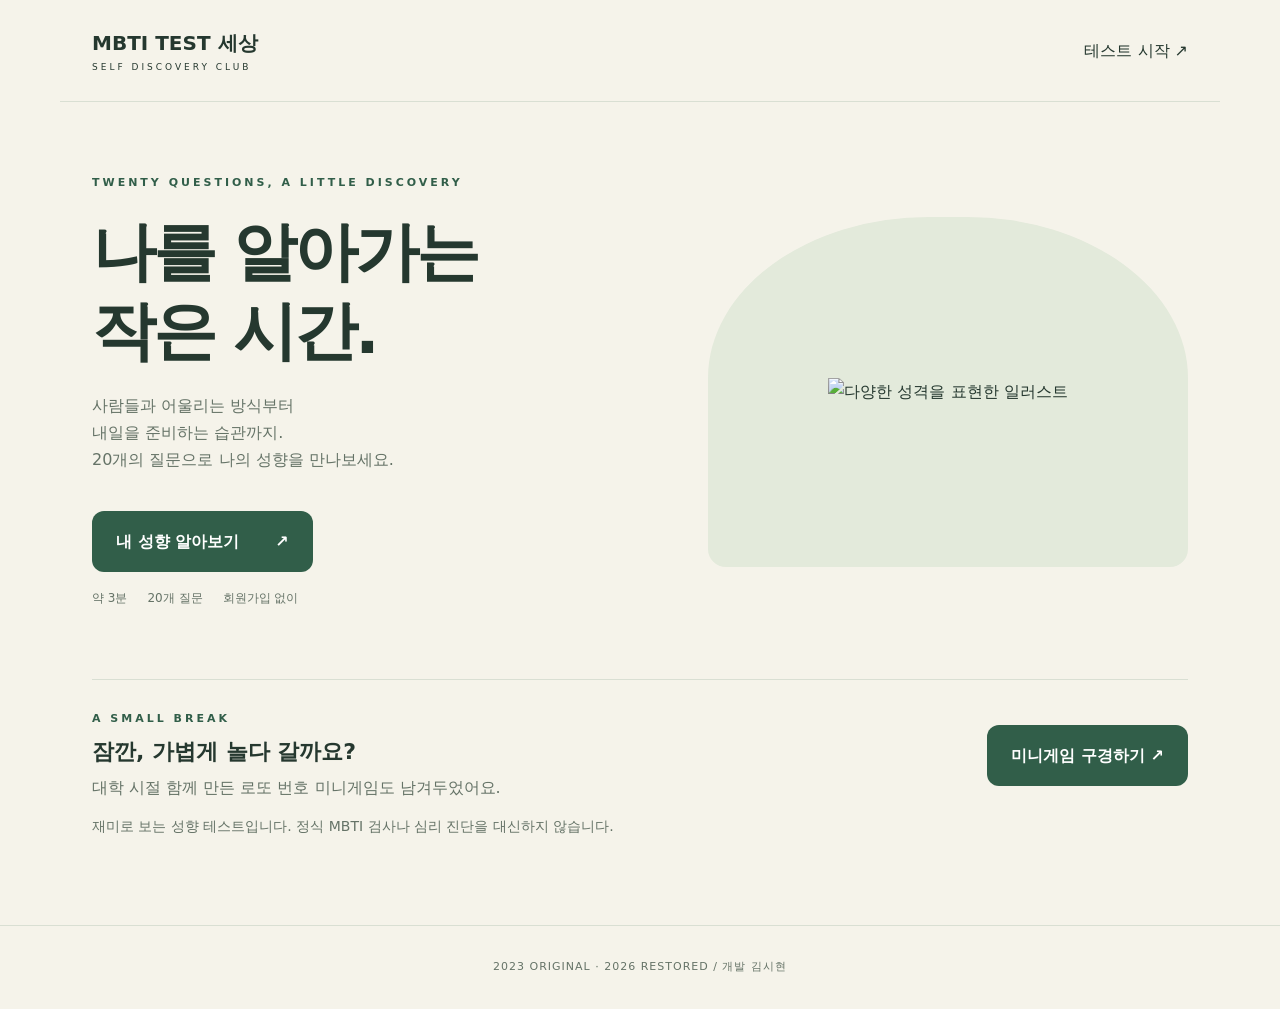
==== index.html @ 9f7f55c2 "[2026.11.01] MBTI 설문과 결과 화면 복구 및 채점 오류 개선" ====
<!doctype html>
<html lang="ko"><head><meta charset="utf-8"><meta name="viewport" content="width=device-width,initial-scale=1"><title>MBTI TEST 세상 | 나를 알아가는 작은 시간</title><link rel="stylesheet" href="style.css"></head>
<body><header class="nav"><a class="brand" href="index.html">MBTI TEST 세상<span>SELF DISCOVERY CLUB</span></a><a href="survey.html">테스트 시작 ↗</a></header><main class="home"><section class="hero"><div><div class="eyebrow">TWENTY QUESTIONS, A LITTLE DISCOVERY</div><h1>나를 알아가는<br>작은 시간.</h1><p>사람들과 어울리는 방식부터<br>내일을 준비하는 습관까지.<br>20개의 질문으로 나의 성향을 만나보세요.</p><a class="primary" href="survey.html">내 성향 알아보기 <span>↗</span></a><div class="notes"><span>약 3분</span><span>20개 질문</span><span>회원가입 없이</span></div></div><div class="art"><img src="20181762 김시현/001.png" alt="다양한 성격을 표현한 일러스트"></div></section><section class="extras"><div><div class="eyebrow">A SMALL BREAK</div><h2>잠깐, 가볍게 놀다 갈까요?</h2><p>대학 시절 함께 만든 로또 번호 미니게임도 남겨두었어요.</p></div><a class="primary" href="로또페이지.html">미니게임 구경하기 ↗</a></section><p class="muted">재미로 보는 성향 테스트입니다. 정식 MBTI 검사나 심리 진단을 대신하지 않습니다.</p></main><footer>2023 ORIGINAL · 2026 RESTORED / 개발 김시현</footer></body></html>
---- style.css ----
:root{color-scheme:light;--ink:#25382f;--green:#315e49;--cream:#f5f3ea;--line:#d9dfd3}*{box-sizing:border-box}body{margin:0;background:var(--cream);color:var(--ink);font-family:system-ui,-apple-system,"Malgun Gothic",sans-serif;line-height:1.7}a{color:inherit;text-decoration:none}button{font:inherit;cursor:pointer;border:1px solid var(--line);border-radius:12px;padding:17px 22px;background:#fff;color:var(--ink)}button:disabled{opacity:.4;cursor:default}button:hover:not(:disabled),a:hover{filter:brightness(.94)}:focus-visible{outline:3px solid #c17a39;outline-offset:5px}[hidden]{display:none!important}.nav{max-width:1160px;margin:auto;display:flex;justify-content:space-between;align-items:center;padding:26px 32px;border-bottom:1px solid var(--line);gap:20px}.brand{font-weight:800;font-size:20px}.brand span{display:block;font-size:9px;letter-spacing:3px;font-weight:500}.eyebrow{font-size:11px;letter-spacing:3px;font-weight:700;color:var(--green)}.home{max-width:1160px;margin:auto;padding:72px 32px}.hero{display:grid;grid-template-columns:1.15fr 1fr;align-items:center;gap:64px}.hero h1{font-size:clamp(40px,5vw,68px);line-height:1.24;letter-spacing:-3px;margin:20px 0}.hero p{color:#657367}.primary{display:inline-flex;align-items:center;justify-content:space-between;gap:36px;background:var(--green);color:white;border-color:var(--green);border-radius:12px;padding:17px 24px;font-weight:600}.hero .primary{margin:22px 0 16px}.art{background:#e3eadb;border-radius:46% 46% 18px 18px;padding:44px 26px;min-height:350px;display:flex;align-items:center;justify-content:center}.art img{max-width:100%;max-height:290px;object-fit:contain}.notes{display:flex;gap:20px;flex-wrap:wrap;font-size:12px;color:#657367}.extras{border-top:1px solid var(--line);margin-top:70px;padding-top:30px;display:flex;justify-content:space-between;align-items:center;gap:24px}.extras h2{font-size:22px;margin:4px 0}.extras p{margin:0;color:#657367}.survey{max-width:790px;margin:50px auto;padding:0 24px}.paper{background:#fffef9;border:1px solid var(--line);border-radius:22px;padding:44px}.paper h1{font-size:clamp(25px,4vw,36px);line-height:1.5;letter-spacing:-1px;min-height:108px;margin:28px 0 16px}.progress-label{display:flex;justify-content:space-between;font-size:12px;margin-top:30px;color:#657367}progress{width:100%;height:7px;accent-color:var(--green)}.muted{color:#657367;font-size:14px}.answers{display:grid;gap:12px;margin:26px 0}.answers button{display:flex;justify-content:space-between}.answers button[aria-pressed=true]{outline:2px solid #c17a39}.text-button{display:inline-block;background:none;border:0;padding:12px 0;font-size:14px;color:#657367;margin-right:24px}.type-image{display:block;margin:10px auto 30px;max-width:100%;width:190px}.description{line-height:1.95}.description strong{color:var(--green)}#result-title{font-size:64px;min-height:0;margin:0}.scores{display:flex;gap:12px;flex-wrap:wrap;margin:24px 0}.scores p{background:#e9eee3;border-radius:9px;padding:8px 12px;font-size:14px;margin:0}footer{text-align:center;color:#657367;font-size:11px;letter-spacing:1px;padding:32px;border-top:1px solid var(--line)}@media(max-width:650px){.nav{padding:20px}.nav>a:last-child{font-size:12px}.home{padding:40px 22px}.hero{grid-template-columns:1fr;gap:28px}.hero h1{letter-spacing:-2px}.art{min-height:240px;order:2}.art img{max-height:210px}.extras{align-items:flex-start;flex-direction:column;margin-top:40px}.paper{padding:28px 22px}.survey{padding:0 16px;margin:28px auto}.paper h1{min-height:120px}}
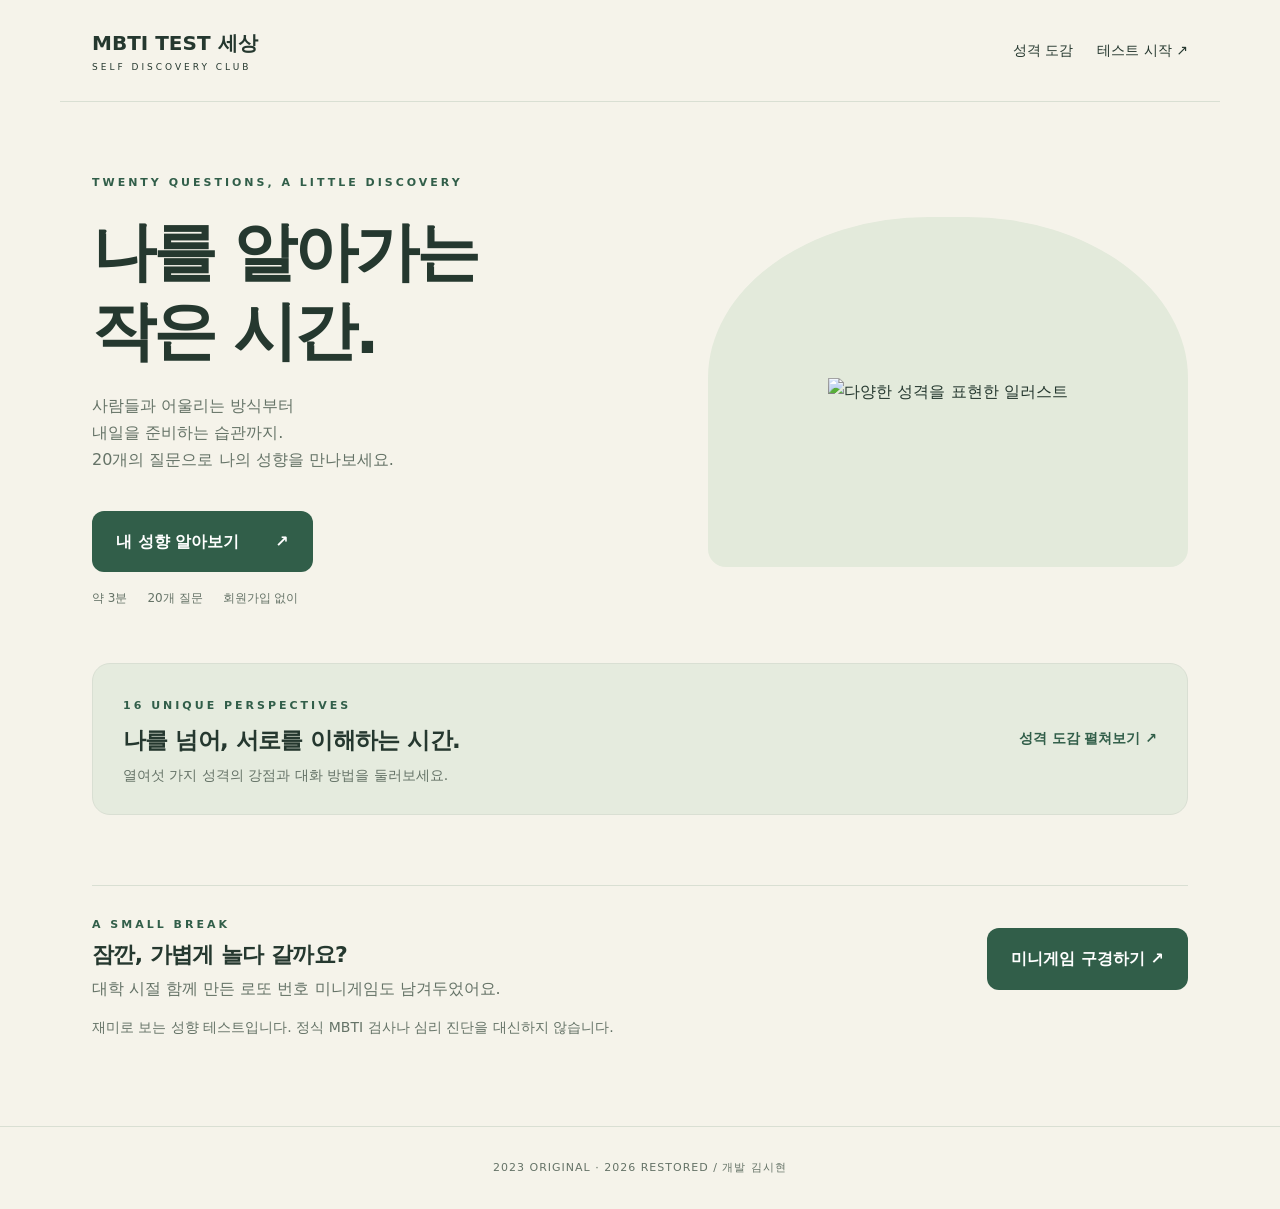
==== commit a4015a41: "[2026.11.01] 16가지 성격 도감 추가 및 결과 화면과 모바일 디자인 고도화" ====
--- a/index.html
+++ b/index.html
@@ -1,3 +1,3 @@
 <!doctype html>
 <html lang="ko"><head><meta charset="utf-8"><meta name="viewport" content="width=device-width,initial-scale=1"><title>MBTI TEST 세상 | 나를 알아가는 작은 시간</title><link rel="stylesheet" href="style.css"></head>
-<body><header class="nav"><a class="brand" href="index.html">MBTI TEST 세상<span>SELF DISCOVERY CLUB</span></a><a href="survey.html">테스트 시작 ↗</a></header><main class="home"><section class="hero"><div><div class="eyebrow">TWENTY QUESTIONS, A LITTLE DISCOVERY</div><h1>나를 알아가는<br>작은 시간.</h1><p>사람들과 어울리는 방식부터<br>내일을 준비하는 습관까지.<br>20개의 질문으로 나의 성향을 만나보세요.</p><a class="primary" href="survey.html">내 성향 알아보기 <span>↗</span></a><div class="notes"><span>약 3분</span><span>20개 질문</span><span>회원가입 없이</span></div></div><div class="art"><img src="20181762 김시현/001.png" alt="다양한 성격을 표현한 일러스트"></div></section><section class="extras"><div><div class="eyebrow">A SMALL BREAK</div><h2>잠깐, 가볍게 놀다 갈까요?</h2><p>대학 시절 함께 만든 로또 번호 미니게임도 남겨두었어요.</p></div><a class="primary" href="로또페이지.html">미니게임 구경하기 ↗</a></section><p class="muted">재미로 보는 성향 테스트입니다. 정식 MBTI 검사나 심리 진단을 대신하지 않습니다.</p></main><footer>2023 ORIGINAL · 2026 RESTORED / 개발 김시현</footer></body></html>
+<body><header class="nav"><a class="brand" href="index.html">MBTI TEST 세상<span>SELF DISCOVERY CLUB</span></a><nav aria-label="주 메뉴"><a href="explore.html">성격 도감</a><a href="survey.html">테스트 시작 ↗</a></nav></header><main class="home"><section class="hero"><div><div class="eyebrow">TWENTY QUESTIONS, A LITTLE DISCOVERY</div><h1>나를 알아가는<br>작은 시간.</h1><p>사람들과 어울리는 방식부터<br>내일을 준비하는 습관까지.<br>20개의 질문으로 나의 성향을 만나보세요.</p><a class="primary" href="survey.html">내 성향 알아보기 <span>↗</span></a><div class="notes"><span>약 3분</span><span>20개 질문</span><span>회원가입 없이</span></div></div><div class="art"><img src="20181762 김시현/001.png" alt="다양한 성격을 표현한 일러스트"></div></section><section class="home-atlas"><div><span class="eyebrow">16 UNIQUE PERSPECTIVES</span><h2>나를 넘어, 서로를 이해하는 시간.</h2><p>열여섯 가지 성격의 강점과 대화 방법을 둘러보세요.</p></div><a class="small-link" href="explore.html">성격 도감 펼쳐보기 ↗</a></section><section class="extras"><div><div class="eyebrow">A SMALL BREAK</div><h2>잠깐, 가볍게 놀다 갈까요?</h2><p>대학 시절 함께 만든 로또 번호 미니게임도 남겨두었어요.</p></div><a class="primary" href="로또페이지.html">미니게임 구경하기 ↗</a></section><p class="muted">재미로 보는 성향 테스트입니다. 정식 MBTI 검사나 심리 진단을 대신하지 않습니다.</p></main><footer>2023 ORIGINAL · 2026 RESTORED / 개발 김시현</footer></body></html>
--- a/style.css
+++ b/style.css
@@ -1 +1,2 @@
 :root{color-scheme:light;--ink:#25382f;--green:#315e49;--cream:#f5f3ea;--line:#d9dfd3}*{box-sizing:border-box}body{margin:0;background:var(--cream);color:var(--ink);font-family:system-ui,-apple-system,"Malgun Gothic",sans-serif;line-height:1.7}a{color:inherit;text-decoration:none}button{font:inherit;cursor:pointer;border:1px solid var(--line);border-radius:12px;padding:17px 22px;background:#fff;color:var(--ink)}button:disabled{opacity:.4;cursor:default}button:hover:not(:disabled),a:hover{filter:brightness(.94)}:focus-visible{outline:3px solid #c17a39;outline-offset:5px}[hidden]{display:none!important}.nav{max-width:1160px;margin:auto;display:flex;justify-content:space-between;align-items:center;padding:26px 32px;border-bottom:1px solid var(--line);gap:20px}.brand{font-weight:800;font-size:20px}.brand span{display:block;font-size:9px;letter-spacing:3px;font-weight:500}.eyebrow{font-size:11px;letter-spacing:3px;font-weight:700;color:var(--green)}.home{max-width:1160px;margin:auto;padding:72px 32px}.hero{display:grid;grid-template-columns:1.15fr 1fr;align-items:center;gap:64px}.hero h1{font-size:clamp(40px,5vw,68px);line-height:1.24;letter-spacing:-3px;margin:20px 0}.hero p{color:#657367}.primary{display:inline-flex;align-items:center;justify-content:space-between;gap:36px;background:var(--green);color:white;border-color:var(--green);border-radius:12px;padding:17px 24px;font-weight:600}.hero .primary{margin:22px 0 16px}.art{background:#e3eadb;border-radius:46% 46% 18px 18px;padding:44px 26px;min-height:350px;display:flex;align-items:center;justify-content:center}.art img{max-width:100%;max-height:290px;object-fit:contain}.notes{display:flex;gap:20px;flex-wrap:wrap;font-size:12px;color:#657367}.extras{border-top:1px solid var(--line);margin-top:70px;padding-top:30px;display:flex;justify-content:space-between;align-items:center;gap:24px}.extras h2{font-size:22px;margin:4px 0}.extras p{margin:0;color:#657367}.survey{max-width:790px;margin:50px auto;padding:0 24px}.paper{background:#fffef9;border:1px solid var(--line);border-radius:22px;padding:44px}.paper h1{font-size:clamp(25px,4vw,36px);line-height:1.5;letter-spacing:-1px;min-height:108px;margin:28px 0 16px}.progress-label{display:flex;justify-content:space-between;font-size:12px;margin-top:30px;color:#657367}progress{width:100%;height:7px;accent-color:var(--green)}.muted{color:#657367;font-size:14px}.answers{display:grid;gap:12px;margin:26px 0}.answers button{display:flex;justify-content:space-between}.answers button[aria-pressed=true]{outline:2px solid #c17a39}.text-button{display:inline-block;background:none;border:0;padding:12px 0;font-size:14px;color:#657367;margin-right:24px}.type-image{display:block;margin:10px auto 30px;max-width:100%;width:190px}.description{line-height:1.95}.description strong{color:var(--green)}#result-title{font-size:64px;min-height:0;margin:0}.scores{display:flex;gap:12px;flex-wrap:wrap;margin:24px 0}.scores p{background:#e9eee3;border-radius:9px;padding:8px 12px;font-size:14px;margin:0}footer{text-align:center;color:#657367;font-size:11px;letter-spacing:1px;padding:32px;border-top:1px solid var(--line)}@media(max-width:650px){.nav{padding:20px}.nav>a:last-child{font-size:12px}.home{padding:40px 22px}.hero{grid-template-columns:1fr;gap:28px}.hero h1{letter-spacing:-2px}.art{min-height:240px;order:2}.art img{max-height:210px}.extras{align-items:flex-start;flex-direction:column;margin-top:40px}.paper{padding:28px 22px}.survey{padding:0 16px;margin:28px auto}.paper h1{min-height:120px}}
+:root{--accent:#315e49;--tint:#e5ede2}html{scroll-padding-top:24px}nav{display:flex;gap:24px;align-items:center}nav a{font-size:14px}nav [aria-current]{color:var(--green);font-weight:700}button,a,input{touch-action:manipulation}input{font:inherit;border:1px solid var(--line);background:#fffef9;color:var(--ink);padding:12px 16px;border-radius:10px;width:100%}h2,h3{line-height:1.45;letter-spacing:-.6px}.explore{max-width:1160px;margin:auto;padding:60px 32px}.explore-intro{padding:10px 0 50px;border-bottom:1px solid var(--line)}.chapter{font-size:14px;color:#657367;margin-top:28px}.explore-intro h1{font-size:clamp(38px,5vw,64px);line-height:1.25;letter-spacing:-2.5px;margin:16px 0 24px}.explore-intro em{font-style:normal;color:#63836d}.small-link{display:inline-block;font-size:14px;font-weight:600;color:var(--green);padding:10px 0}.section-heading{display:flex;align-items:end;justify-content:space-between;gap:24px;margin:36px 0 22px}.section-heading h2{font-size:25px;margin:8px 0 0}.section-heading p{margin:0}.axis-grid{display:grid;grid-template-columns:repeat(4,minmax(0,1fr));gap:14px}.axis-card{padding:22px;background:#fffef9;border:1px solid var(--line);border-radius:16px}.axis-letters{font-size:29px;font-weight:750;letter-spacing:2px}.axis-letters i{font-size:19px;font-style:normal;color:#9cae9b}.axis-card h3{font-size:15px;margin:12px 0 5px}.axis-card p{font-size:13px;color:#657367;margin:12px 0 0}.axis-section{margin-bottom:56px}.search-label{font-size:12px;color:#657367;max-width:290px;width:100%;display:grid;gap:5px}.filters{display:flex;gap:8px;flex-wrap:wrap}.filters button{padding:10px 17px;border-radius:30px;font-size:13px;background:transparent}.filters button[aria-pressed=true]{background:var(--green);color:#fff;border-color:var(--green)}.filters button span{opacity:.6;margin-left:5px}.type-grid{display:grid;grid-template-columns:repeat(4,minmax(0,1fr));gap:16px}.purple{--accent:#6b5c91;--tint:#eeebf5}.rose{--accent:#96617a;--tint:#f4e9ee}.sage{--accent:#46745d;--tint:#e6eee6}.gold{--accent:#937138;--tint:#f4eddc}.type-card{display:flex;flex-direction:column;padding:24px 20px;background:#fffef9;border:1px solid var(--line);border-radius:18px;transition:transform .18s,box-shadow .18s}.type-card:hover{transform:translateY(-4px);box-shadow:0 12px 26px #25382f0c;filter:none}.card-group{font-size:10px;font-weight:650;letter-spacing:1px;color:var(--accent)}.type-code{font-size:37px;font-weight:800;color:var(--accent);letter-spacing:-1px;margin-top:18px}.type-card h3{font-size:16px;margin:4px 0 12px}.type-card p{font-size:13px;color:#657367;margin:0 0 22px}.card-bottom{display:flex;justify-content:space-between;gap:8px;font-size:10px;border-top:1px solid var(--line);padding-top:15px;margin-top:auto;color:var(--accent)}.card-bottom b{font-size:16px}.type-detail{margin-top:40px;scroll-margin-top:24px;border-top:5px solid var(--accent)}.detail-top{display:flex;justify-content:space-between;align-items:center;gap:16px}.detail-top .eyebrow{color:var(--accent)}.detail-hero{display:grid;grid-template-columns:210px 1fr;gap:36px;align-items:center;margin:24px 0 36px}.detail-code{font-size:70px;font-weight:800;letter-spacing:-4px;color:var(--accent)}.detail-hero h2{font-size:30px;margin:0 0 14px}.detail-hero p{max-width:580px;color:#657367}.tags{display:flex;flex-wrap:wrap;gap:8px}.tags span{font-size:12px;padding:6px 12px;border-radius:30px;background:var(--tint);color:var(--accent)}.detail-columns{display:grid;grid-template-columns:repeat(3,minmax(0,1fr));gap:28px;border-top:1px solid var(--line);padding:28px 0}.detail-number{font-size:10px;letter-spacing:1px;color:var(--accent)}.detail-columns h3{font-size:18px}.detail-columns p{font-size:14px;color:#657367}.letter-notes{display:flex;gap:10px;flex-wrap:wrap}.letter-notes span{background:var(--tint);padding:7px 15px;border-radius:8px;font-size:13px}.letter-notes b{color:var(--accent);margin-right:5px}.gentle-note{display:flex;gap:32px;border-top:1px solid var(--line);margin-top:50px;padding-top:26px;font-size:13px;color:#657367}.gentle-note>span{white-space:nowrap;font-weight:700}.gentle-note p{margin:0}.bottom-cta{display:flex;justify-content:space-between;gap:24px;align-items:center;background:#e5ebde;padding:30px;border-radius:18px;margin:40px 0 0}.bottom-cta h2{font-size:23px;margin:0}.bottom-cta p{margin:6px 0 0}.result-paper{border-top:5px solid var(--accent)}.result-kicker{color:#657367;font-size:14px}.result-heading{display:grid;grid-template-columns:1fr 150px;gap:24px;align-items:center}.result-heading h2{font-size:23px;margin:0 0 12px}.result-heading p{color:#657367;font-size:14px}.result-heading #result-title{font-size:80px;color:var(--accent);letter-spacing:-4px}.result-seal{width:150px;height:170px;background:var(--tint);border-radius:80px 80px 18px 18px;display:flex;align-items:center;justify-content:center;flex-direction:column;text-align:center;color:var(--accent);transform:rotate(5deg)}.result-seal span{font-size:8px;letter-spacing:2px;line-height:1.5}.result-seal b{font-size:30px;letter-spacing:1px;padding:8px}.result-paper .section-heading{align-items:center}.result-paper .section-heading h2{font-size:20px}.score-list{display:grid;gap:16px}.score-label{display:flex;justify-content:space-between;font-size:12px;gap:8px}.score-label b{font-size:17px;color:var(--accent)}.score-track{height:10px;border-radius:20px;overflow:hidden;background:var(--tint);margin-top:8px}.score-track span{display:block;height:100%;border-radius:20px;background:var(--accent)}.score-row p{font-size:11px;color:#657367;margin:4px 0 0}.score-caption{font-size:11px;margin-top:20px}.result-tips{display:grid;grid-template-columns:1fr 1fr;gap:20px;border-top:1px solid var(--line);padding-top:26px;margin-top:26px}.result-tips h3{font-size:17px;margin:10px 0}.result-tips p{font-size:14px;color:#657367}.result-tips .eyebrow{font-size:9px;color:var(--accent);letter-spacing:1px}.result-actions{display:flex;gap:12px;flex-wrap:wrap;align-items:center;margin-top:26px}.secondary{background:transparent;font-size:13px}.quiz-bottom{display:flex;align-items:center;justify-content:space-between;gap:16px}.quiz-bottom .muted{font-size:11px}.home-atlas{display:flex;align-items:center;justify-content:space-between;gap:24px;background:#e5ebde;border:1px solid var(--line);padding:26px 30px;border-radius:18px;margin-top:54px}.home-atlas h2{font-size:23px;margin:7px 0}.home-atlas p{font-size:14px;color:#657367;margin:0}.home-atlas .small-link{white-space:nowrap}@media(max-width:1000px){.type-grid{grid-template-columns:repeat(2,minmax(0,1fr))}.axis-grid{grid-template-columns:repeat(2,minmax(0,1fr))}}@media(max-width:650px){nav{gap:14px}nav a{font-size:12px}.brand{font-size:16px}.brand span{font-size:7px;letter-spacing:2px}.explore{padding:32px 20px}.explore-intro{padding-bottom:32px}.explore-intro h1{letter-spacing:-1.8px}.section-heading{align-items:start;flex-direction:column;gap:16px}.section-heading h2{font-size:22px}.search-label{max-width:none}.axis-grid{gap:10px}.axis-card{padding:16px}.axis-card h3{font-size:13px}.axis-card p{font-size:12px}.type-grid{gap:10px}.type-card{padding:19px 15px}.type-card h3{font-size:14px}.type-card p{font-size:12px}.card-bottom{font-size:9px}.type-code{font-size:33px}.detail-hero{grid-template-columns:1fr;gap:8px;margin-top:12px}.detail-code{font-size:58px}.detail-hero h2{font-size:25px}.detail-columns{grid-template-columns:1fr;gap:8px}.gentle-note{flex-direction:column;gap:12px}.bottom-cta,.home-atlas{flex-direction:column;align-items:start;padding:24px}.result-heading{grid-template-columns:1fr 90px;gap:12px}.result-heading #result-title{font-size:62px}.result-heading h2{font-size:19px}.result-seal{width:90px;height:125px;transform:rotate(3deg)}.result-seal b{font-size:22px}.result-seal span{font-size:6px;letter-spacing:1px}.result-tips{grid-template-columns:1fr;gap:4px}.result-paper .section-heading{align-items:start;gap:6px}.result-actions>.primary,.result-actions>.secondary{width:100%}.quiz-bottom{align-items:start;flex-direction:column;gap:0}}@media(prefers-reduced-motion:reduce){*{scroll-behavior:auto!important;transition:none!important}}
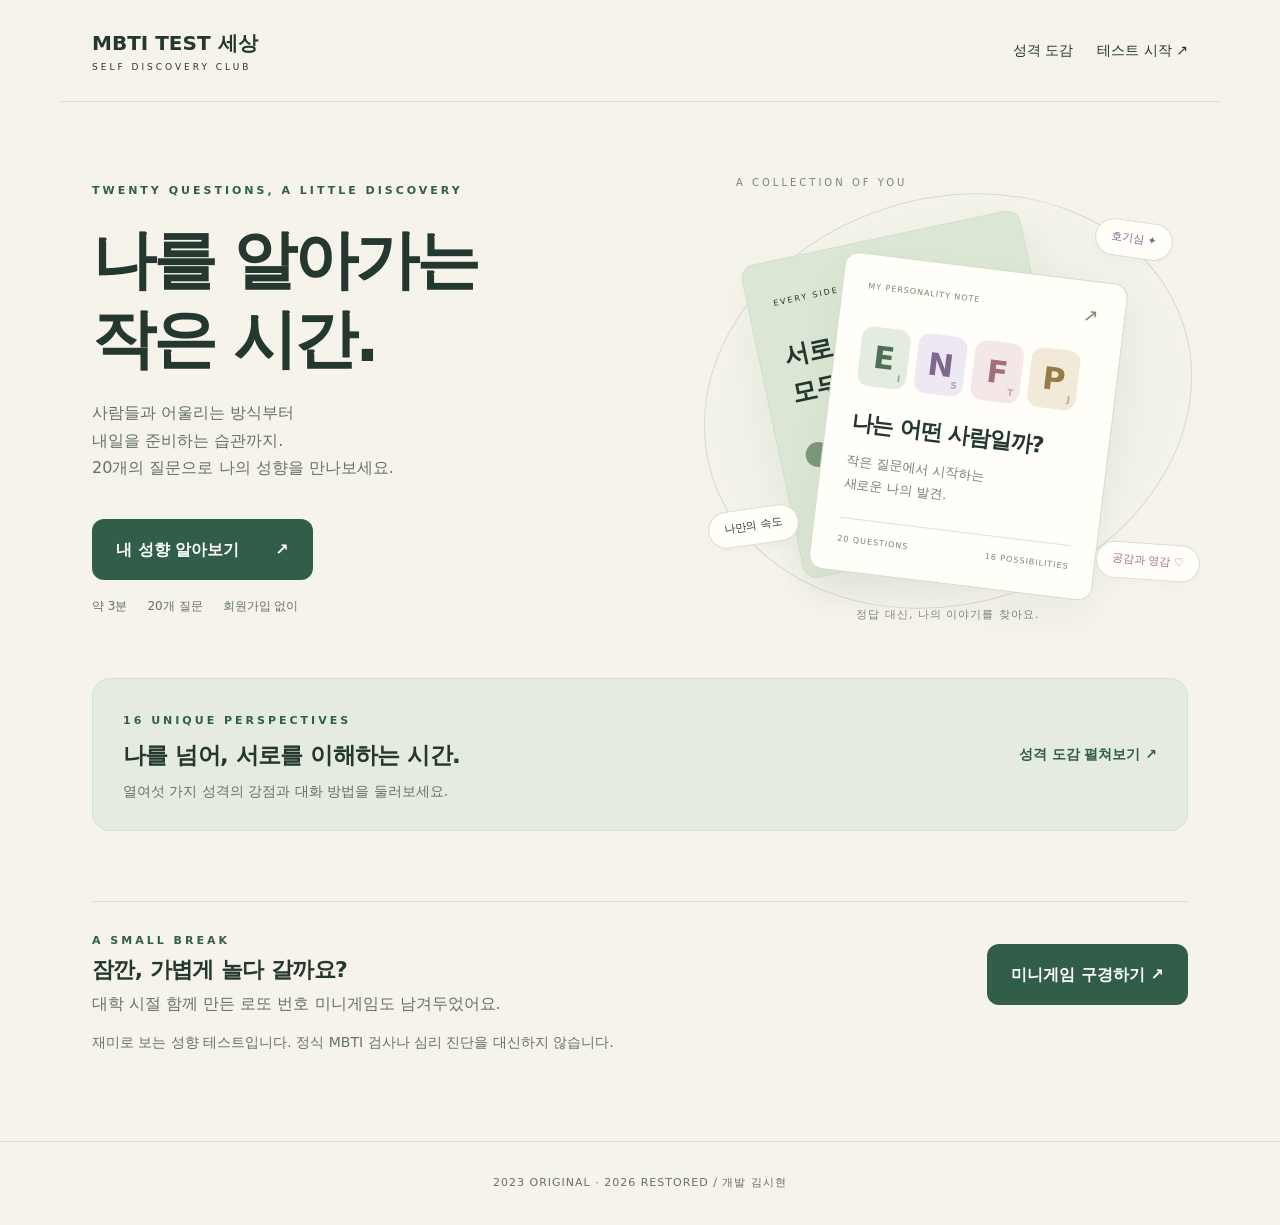
==== commit 259c578f: "[2026.11.01] 첫 화면을 성격 노트 카드 그래픽으로 개선" ====
--- a/index.html
+++ b/index.html
@@ -1,3 +1,3 @@
 <!doctype html>
 <html lang="ko"><head><meta charset="utf-8"><meta name="viewport" content="width=device-width,initial-scale=1"><title>MBTI TEST 세상 | 나를 알아가는 작은 시간</title><link rel="stylesheet" href="style.css"></head>
-<body><header class="nav"><a class="brand" href="index.html">MBTI TEST 세상<span>SELF DISCOVERY CLUB</span></a><nav aria-label="주 메뉴"><a href="explore.html">성격 도감</a><a href="survey.html">테스트 시작 ↗</a></nav></header><main class="home"><section class="hero"><div><div class="eyebrow">TWENTY QUESTIONS, A LITTLE DISCOVERY</div><h1>나를 알아가는<br>작은 시간.</h1><p>사람들과 어울리는 방식부터<br>내일을 준비하는 습관까지.<br>20개의 질문으로 나의 성향을 만나보세요.</p><a class="primary" href="survey.html">내 성향 알아보기 <span>↗</span></a><div class="notes"><span>약 3분</span><span>20개 질문</span><span>회원가입 없이</span></div></div><div class="art"><img src="20181762 김시현/001.png" alt="다양한 성격을 표현한 일러스트"></div></section><section class="home-atlas"><div><span class="eyebrow">16 UNIQUE PERSPECTIVES</span><h2>나를 넘어, 서로를 이해하는 시간.</h2><p>열여섯 가지 성격의 강점과 대화 방법을 둘러보세요.</p></div><a class="small-link" href="explore.html">성격 도감 펼쳐보기 ↗</a></section><section class="extras"><div><div class="eyebrow">A SMALL BREAK</div><h2>잠깐, 가볍게 놀다 갈까요?</h2><p>대학 시절 함께 만든 로또 번호 미니게임도 남겨두었어요.</p></div><a class="primary" href="로또페이지.html">미니게임 구경하기 ↗</a></section><p class="muted">재미로 보는 성향 테스트입니다. 정식 MBTI 검사나 심리 진단을 대신하지 않습니다.</p></main><footer>2023 ORIGINAL · 2026 RESTORED / 개발 김시현</footer></body></html>
+<body><header class="nav"><a class="brand" href="index.html">MBTI TEST 세상<span>SELF DISCOVERY CLUB</span></a><nav aria-label="주 메뉴"><a href="explore.html">성격 도감</a><a href="survey.html">테스트 시작 ↗</a></nav></header><main class="home"><section class="hero"><div><div class="eyebrow">TWENTY QUESTIONS, A LITTLE DISCOVERY</div><h1>나를 알아가는<br>작은 시간.</h1><p>사람들과 어울리는 방식부터<br>내일을 준비하는 습관까지.<br>20개의 질문으로 나의 성향을 만나보세요.</p><a class="primary" href="survey.html">내 성향 알아보기 <span>↗</span></a><div class="notes"><span>약 3분</span><span>20개 질문</span><span>회원가입 없이</span></div></div><div class="personality-art" aria-label="서로 다른 성향이 모인 성격 노트"><div class="art-orbit" aria-hidden="true"></div><span class="art-caption">A COLLECTION OF YOU</span><div class="floating-word word-one">호기심 ✦</div><div class="floating-word word-two">나만의 속도</div><div class="personality-note note-back" aria-hidden="true"><span>EVERY SIDE OF YOU</span><b>서로 달라도,<br>모두 나다운.</b><div class="note-dots"><i></i><i></i><i></i><i></i></div></div><div class="personality-note note-front"><div class="note-heading"><span>MY PERSONALITY NOTE</span><span>↗</span></div><div class="letter-tiles" aria-hidden="true"><span>E<i>I</i></span><span>N<i>S</i></span><span>F<i>T</i></span><span>P<i>J</i></span></div><h2>나는 어떤 사람일까?</h2><p>작은 질문에서 시작하는<br>새로운 나의 발견.</p><div class="note-rule"></div><div class="note-footer"><span>20 QUESTIONS</span><span>16 POSSIBILITIES</span></div></div><div class="floating-word word-three">공감과 영감 ♡</div><span class="art-footnote">정답 대신, 나의 이야기를 찾아요.</span></div></section><section class="home-atlas"><div><span class="eyebrow">16 UNIQUE PERSPECTIVES</span><h2>나를 넘어, 서로를 이해하는 시간.</h2><p>열여섯 가지 성격의 강점과 대화 방법을 둘러보세요.</p></div><a class="small-link" href="explore.html">성격 도감 펼쳐보기 ↗</a></section><section class="extras"><div><div class="eyebrow">A SMALL BREAK</div><h2>잠깐, 가볍게 놀다 갈까요?</h2><p>대학 시절 함께 만든 로또 번호 미니게임도 남겨두었어요.</p></div><a class="primary" href="로또페이지.html">미니게임 구경하기 ↗</a></section><p class="muted">재미로 보는 성향 테스트입니다. 정식 MBTI 검사나 심리 진단을 대신하지 않습니다.</p></main><footer>2023 ORIGINAL · 2026 RESTORED / 개발 김시현</footer></body></html>
--- a/style.css
+++ b/style.css
@@ -1,2 +1,5 @@
 :root{color-scheme:light;--ink:#25382f;--green:#315e49;--cream:#f5f3ea;--line:#d9dfd3}*{box-sizing:border-box}body{margin:0;background:var(--cream);color:var(--ink);font-family:system-ui,-apple-system,"Malgun Gothic",sans-serif;line-height:1.7}a{color:inherit;text-decoration:none}button{font:inherit;cursor:pointer;border:1px solid var(--line);border-radius:12px;padding:17px 22px;background:#fff;color:var(--ink)}button:disabled{opacity:.4;cursor:default}button:hover:not(:disabled),a:hover{filter:brightness(.94)}:focus-visible{outline:3px solid #c17a39;outline-offset:5px}[hidden]{display:none!important}.nav{max-width:1160px;margin:auto;display:flex;justify-content:space-between;align-items:center;padding:26px 32px;border-bottom:1px solid var(--line);gap:20px}.brand{font-weight:800;font-size:20px}.brand span{display:block;font-size:9px;letter-spacing:3px;font-weight:500}.eyebrow{font-size:11px;letter-spacing:3px;font-weight:700;color:var(--green)}.home{max-width:1160px;margin:auto;padding:72px 32px}.hero{display:grid;grid-template-columns:1.15fr 1fr;align-items:center;gap:64px}.hero h1{font-size:clamp(40px,5vw,68px);line-height:1.24;letter-spacing:-3px;margin:20px 0}.hero p{color:#657367}.primary{display:inline-flex;align-items:center;justify-content:space-between;gap:36px;background:var(--green);color:white;border-color:var(--green);border-radius:12px;padding:17px 24px;font-weight:600}.hero .primary{margin:22px 0 16px}.art{background:#e3eadb;border-radius:46% 46% 18px 18px;padding:44px 26px;min-height:350px;display:flex;align-items:center;justify-content:center}.art img{max-width:100%;max-height:290px;object-fit:contain}.notes{display:flex;gap:20px;flex-wrap:wrap;font-size:12px;color:#657367}.extras{border-top:1px solid var(--line);margin-top:70px;padding-top:30px;display:flex;justify-content:space-between;align-items:center;gap:24px}.extras h2{font-size:22px;margin:4px 0}.extras p{margin:0;color:#657367}.survey{max-width:790px;margin:50px auto;padding:0 24px}.paper{background:#fffef9;border:1px solid var(--line);border-radius:22px;padding:44px}.paper h1{font-size:clamp(25px,4vw,36px);line-height:1.5;letter-spacing:-1px;min-height:108px;margin:28px 0 16px}.progress-label{display:flex;justify-content:space-between;font-size:12px;margin-top:30px;color:#657367}progress{width:100%;height:7px;accent-color:var(--green)}.muted{color:#657367;font-size:14px}.answers{display:grid;gap:12px;margin:26px 0}.answers button{display:flex;justify-content:space-between}.answers button[aria-pressed=true]{outline:2px solid #c17a39}.text-button{display:inline-block;background:none;border:0;padding:12px 0;font-size:14px;color:#657367;margin-right:24px}.type-image{display:block;margin:10px auto 30px;max-width:100%;width:190px}.description{line-height:1.95}.description strong{color:var(--green)}#result-title{font-size:64px;min-height:0;margin:0}.scores{display:flex;gap:12px;flex-wrap:wrap;margin:24px 0}.scores p{background:#e9eee3;border-radius:9px;padding:8px 12px;font-size:14px;margin:0}footer{text-align:center;color:#657367;font-size:11px;letter-spacing:1px;padding:32px;border-top:1px solid var(--line)}@media(max-width:650px){.nav{padding:20px}.nav>a:last-child{font-size:12px}.home{padding:40px 22px}.hero{grid-template-columns:1fr;gap:28px}.hero h1{letter-spacing:-2px}.art{min-height:240px;order:2}.art img{max-height:210px}.extras{align-items:flex-start;flex-direction:column;margin-top:40px}.paper{padding:28px 22px}.survey{padding:0 16px;margin:28px auto}.paper h1{min-height:120px}}
 :root{--accent:#315e49;--tint:#e5ede2}html{scroll-padding-top:24px}nav{display:flex;gap:24px;align-items:center}nav a{font-size:14px}nav [aria-current]{color:var(--green);font-weight:700}button,a,input{touch-action:manipulation}input{font:inherit;border:1px solid var(--line);background:#fffef9;color:var(--ink);padding:12px 16px;border-radius:10px;width:100%}h2,h3{line-height:1.45;letter-spacing:-.6px}.explore{max-width:1160px;margin:auto;padding:60px 32px}.explore-intro{padding:10px 0 50px;border-bottom:1px solid var(--line)}.chapter{font-size:14px;color:#657367;margin-top:28px}.explore-intro h1{font-size:clamp(38px,5vw,64px);line-height:1.25;letter-spacing:-2.5px;margin:16px 0 24px}.explore-intro em{font-style:normal;color:#63836d}.small-link{display:inline-block;font-size:14px;font-weight:600;color:var(--green);padding:10px 0}.section-heading{display:flex;align-items:end;justify-content:space-between;gap:24px;margin:36px 0 22px}.section-heading h2{font-size:25px;margin:8px 0 0}.section-heading p{margin:0}.axis-grid{display:grid;grid-template-columns:repeat(4,minmax(0,1fr));gap:14px}.axis-card{padding:22px;background:#fffef9;border:1px solid var(--line);border-radius:16px}.axis-letters{font-size:29px;font-weight:750;letter-spacing:2px}.axis-letters i{font-size:19px;font-style:normal;color:#9cae9b}.axis-card h3{font-size:15px;margin:12px 0 5px}.axis-card p{font-size:13px;color:#657367;margin:12px 0 0}.axis-section{margin-bottom:56px}.search-label{font-size:12px;color:#657367;max-width:290px;width:100%;display:grid;gap:5px}.filters{display:flex;gap:8px;flex-wrap:wrap}.filters button{padding:10px 17px;border-radius:30px;font-size:13px;background:transparent}.filters button[aria-pressed=true]{background:var(--green);color:#fff;border-color:var(--green)}.filters button span{opacity:.6;margin-left:5px}.type-grid{display:grid;grid-template-columns:repeat(4,minmax(0,1fr));gap:16px}.purple{--accent:#6b5c91;--tint:#eeebf5}.rose{--accent:#96617a;--tint:#f4e9ee}.sage{--accent:#46745d;--tint:#e6eee6}.gold{--accent:#937138;--tint:#f4eddc}.type-card{display:flex;flex-direction:column;padding:24px 20px;background:#fffef9;border:1px solid var(--line);border-radius:18px;transition:transform .18s,box-shadow .18s}.type-card:hover{transform:translateY(-4px);box-shadow:0 12px 26px #25382f0c;filter:none}.card-group{font-size:10px;font-weight:650;letter-spacing:1px;color:var(--accent)}.type-code{font-size:37px;font-weight:800;color:var(--accent);letter-spacing:-1px;margin-top:18px}.type-card h3{font-size:16px;margin:4px 0 12px}.type-card p{font-size:13px;color:#657367;margin:0 0 22px}.card-bottom{display:flex;justify-content:space-between;gap:8px;font-size:10px;border-top:1px solid var(--line);padding-top:15px;margin-top:auto;color:var(--accent)}.card-bottom b{font-size:16px}.type-detail{margin-top:40px;scroll-margin-top:24px;border-top:5px solid var(--accent)}.detail-top{display:flex;justify-content:space-between;align-items:center;gap:16px}.detail-top .eyebrow{color:var(--accent)}.detail-hero{display:grid;grid-template-columns:210px 1fr;gap:36px;align-items:center;margin:24px 0 36px}.detail-code{font-size:70px;font-weight:800;letter-spacing:-4px;color:var(--accent)}.detail-hero h2{font-size:30px;margin:0 0 14px}.detail-hero p{max-width:580px;color:#657367}.tags{display:flex;flex-wrap:wrap;gap:8px}.tags span{font-size:12px;padding:6px 12px;border-radius:30px;background:var(--tint);color:var(--accent)}.detail-columns{display:grid;grid-template-columns:repeat(3,minmax(0,1fr));gap:28px;border-top:1px solid var(--line);padding:28px 0}.detail-number{font-size:10px;letter-spacing:1px;color:var(--accent)}.detail-columns h3{font-size:18px}.detail-columns p{font-size:14px;color:#657367}.letter-notes{display:flex;gap:10px;flex-wrap:wrap}.letter-notes span{background:var(--tint);padding:7px 15px;border-radius:8px;font-size:13px}.letter-notes b{color:var(--accent);margin-right:5px}.gentle-note{display:flex;gap:32px;border-top:1px solid var(--line);margin-top:50px;padding-top:26px;font-size:13px;color:#657367}.gentle-note>span{white-space:nowrap;font-weight:700}.gentle-note p{margin:0}.bottom-cta{display:flex;justify-content:space-between;gap:24px;align-items:center;background:#e5ebde;padding:30px;border-radius:18px;margin:40px 0 0}.bottom-cta h2{font-size:23px;margin:0}.bottom-cta p{margin:6px 0 0}.result-paper{border-top:5px solid var(--accent)}.result-kicker{color:#657367;font-size:14px}.result-heading{display:grid;grid-template-columns:1fr 150px;gap:24px;align-items:center}.result-heading h2{font-size:23px;margin:0 0 12px}.result-heading p{color:#657367;font-size:14px}.result-heading #result-title{font-size:80px;color:var(--accent);letter-spacing:-4px}.result-seal{width:150px;height:170px;background:var(--tint);border-radius:80px 80px 18px 18px;display:flex;align-items:center;justify-content:center;flex-direction:column;text-align:center;color:var(--accent);transform:rotate(5deg)}.result-seal span{font-size:8px;letter-spacing:2px;line-height:1.5}.result-seal b{font-size:30px;letter-spacing:1px;padding:8px}.result-paper .section-heading{align-items:center}.result-paper .section-heading h2{font-size:20px}.score-list{display:grid;gap:16px}.score-label{display:flex;justify-content:space-between;font-size:12px;gap:8px}.score-label b{font-size:17px;color:var(--accent)}.score-track{height:10px;border-radius:20px;overflow:hidden;background:var(--tint);margin-top:8px}.score-track span{display:block;height:100%;border-radius:20px;background:var(--accent)}.score-row p{font-size:11px;color:#657367;margin:4px 0 0}.score-caption{font-size:11px;margin-top:20px}.result-tips{display:grid;grid-template-columns:1fr 1fr;gap:20px;border-top:1px solid var(--line);padding-top:26px;margin-top:26px}.result-tips h3{font-size:17px;margin:10px 0}.result-tips p{font-size:14px;color:#657367}.result-tips .eyebrow{font-size:9px;color:var(--accent);letter-spacing:1px}.result-actions{display:flex;gap:12px;flex-wrap:wrap;align-items:center;margin-top:26px}.secondary{background:transparent;font-size:13px}.quiz-bottom{display:flex;align-items:center;justify-content:space-between;gap:16px}.quiz-bottom .muted{font-size:11px}.home-atlas{display:flex;align-items:center;justify-content:space-between;gap:24px;background:#e5ebde;border:1px solid var(--line);padding:26px 30px;border-radius:18px;margin-top:54px}.home-atlas h2{font-size:23px;margin:7px 0}.home-atlas p{font-size:14px;color:#657367;margin:0}.home-atlas .small-link{white-space:nowrap}@media(max-width:1000px){.type-grid{grid-template-columns:repeat(2,minmax(0,1fr))}.axis-grid{grid-template-columns:repeat(2,minmax(0,1fr))}}@media(max-width:650px){nav{gap:14px}nav a{font-size:12px}.brand{font-size:16px}.brand span{font-size:7px;letter-spacing:2px}.explore{padding:32px 20px}.explore-intro{padding-bottom:32px}.explore-intro h1{letter-spacing:-1.8px}.section-heading{align-items:start;flex-direction:column;gap:16px}.section-heading h2{font-size:22px}.search-label{max-width:none}.axis-grid{gap:10px}.axis-card{padding:16px}.axis-card h3{font-size:13px}.axis-card p{font-size:12px}.type-grid{gap:10px}.type-card{padding:19px 15px}.type-card h3{font-size:14px}.type-card p{font-size:12px}.card-bottom{font-size:9px}.type-code{font-size:33px}.detail-hero{grid-template-columns:1fr;gap:8px;margin-top:12px}.detail-code{font-size:58px}.detail-hero h2{font-size:25px}.detail-columns{grid-template-columns:1fr;gap:8px}.gentle-note{flex-direction:column;gap:12px}.bottom-cta,.home-atlas{flex-direction:column;align-items:start;padding:24px}.result-heading{grid-template-columns:1fr 90px;gap:12px}.result-heading #result-title{font-size:62px}.result-heading h2{font-size:19px}.result-seal{width:90px;height:125px;transform:rotate(3deg)}.result-seal b{font-size:22px}.result-seal span{font-size:6px;letter-spacing:1px}.result-tips{grid-template-columns:1fr;gap:4px}.result-paper .section-heading{align-items:start;gap:6px}.result-actions>.primary,.result-actions>.secondary{width:100%}.quiz-bottom{align-items:start;flex-direction:column;gap:0}}@media(prefers-reduced-motion:reduce){*{scroll-behavior:auto!important;transition:none!important}}
+/* Homepage personality notes */
+.personality-art{position:relative;min-height:450px;isolation:isolate;display:flex;align-items:center;justify-content:center}.art-orbit{position:absolute;inset:24px -8px 20px;border:1px solid #d3ddcc;border-radius:50%;transform:rotate(-18deg);background:radial-gradient(ellipse at center,#e4ecdf 0%,#e4ecdf55 55%,transparent 72%);z-index:-1}.art-caption{position:absolute;top:0;left:28px;font-size:10px;letter-spacing:3px;color:#748873}.personality-note{position:absolute;width:285px;border:1px solid #d4ddcc;border-radius:14px;box-shadow:0 18px 42px #25382f0c}.note-back{padding:25px;background:#dce6d5;transform:rotate(-12deg) translate(-34px,-12px);height:320px}.note-back>span{font-size:8px;letter-spacing:2px}.note-back>b{display:block;margin-top:25px;font-size:25px;line-height:1.5;letter-spacing:-1px}.note-dots{display:flex;gap:9px;margin-top:34px}.note-dots i{width:25px;height:25px;border-radius:50%;background:#7d987b}.note-dots i:nth-child(2){background:#c3b6d0}.note-dots i:nth-child(3){background:#cda88d}.note-dots i:nth-child(4){background:#f6f3e9}.note-front{background:#fffef9;padding:25px;transform:rotate(7deg) translate(24px,24px)}.note-heading,.note-footer{display:flex;justify-content:space-between;gap:10px;font-size:8px;letter-spacing:1px;color:#748873}.note-heading>span:last-child{font-size:18px;line-height:1}.letter-tiles{display:flex;gap:8px;margin:28px 0 22px}.letter-tiles>span{position:relative;display:flex;align-items:center;justify-content:center;width:49px;height:60px;border-radius:12px;background:#e4ecdf;font-size:31px;font-weight:750;color:#4c7056}.letter-tiles>span:nth-child(2){background:#eee8f3;color:#7e688d}.letter-tiles>span:nth-child(3){background:#f4e7e7;color:#a2707d}.letter-tiles>span:nth-child(4){background:#f2ead9;color:#987a49}.letter-tiles i{position:absolute;right:6px;bottom:3px;font-size:9px;font-style:normal;opacity:.55}.note-front h2{font-size:22px;margin:0 0 10px;letter-spacing:-1px}.note-front p{font-size:13px;line-height:1.8;color:#748173;margin:0}.note-rule{height:1px;background:#dce3d6;margin:22px 0 14px}.floating-word{position:absolute;z-index:2;border:1px solid #d9dfd3;background:#fffef9;border-radius:30px;padding:8px 15px;font-size:11px;box-shadow:0 5px 12px #25382f05}.word-one{top:47px;right:15px;transform:rotate(8deg);color:#7e688d}.word-two{bottom:80px;left:0;transform:rotate(-8deg)}.word-three{right:-12px;bottom:45px;transform:rotate(4deg);color:#a2707d}.art-footnote{position:absolute;bottom:0;font-size:11px;color:#7a8a78;letter-spacing:1px}@media(max-width:1000px) and (min-width:651px){.personality-note{width:240px}.note-front{padding:20px}.letter-tiles>span{width:42px}.word-three{right:-20px}.hero{gap:35px}}@media(max-width:650px){.personality-art{min-height:390px;margin:16px 0 0;width:100%}.personality-note{width:245px}.note-front{padding:22px;transform:rotate(6deg) translate(15px,20px)}.note-back{height:290px;transform:rotate(-10deg) translate(-18px,-12px)}.letter-tiles{margin:22px 0 18px;gap:7px}.letter-tiles>span{width:44px;height:53px;font-size:27px}.note-front h2{font-size:20px}.art-caption{left:12px;font-size:8px}.word-one{top:28px;right:0}.word-two{left:-4px;bottom:56px;font-size:10px}.word-three{right:0;bottom:28px;font-size:10px}.art-orbit{inset:22px 0 14px}.art-footnote{font-size:10px;bottom:-4px}}
+@media(max-width:650px){.personality-art{overflow:clip;overflow-clip-margin:8px}.art-orbit{inset:30px 15px;transform:rotate(-8deg)}}
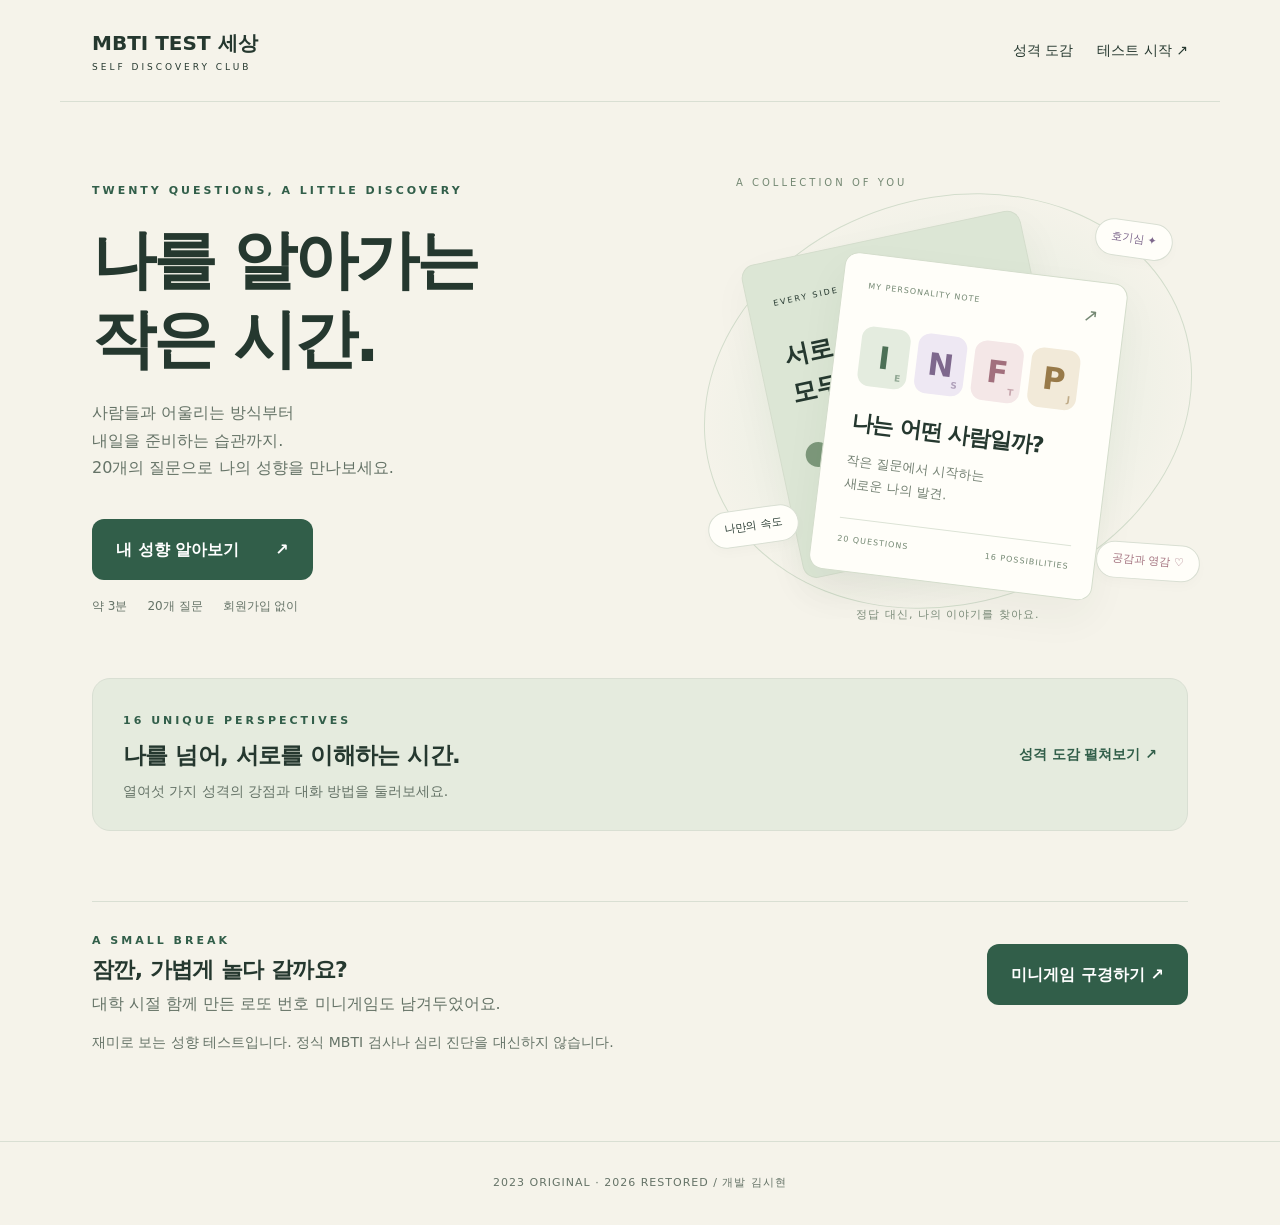
==== commit 972fd711: "[2026.11.22 김시현] MBTI 유형 전환과 복권 미니게임 개선 배포" ====
--- a/index.html
+++ b/index.html
@@ -1,3 +1,3 @@
 <!doctype html>
-<html lang="ko"><head><meta charset="utf-8"><meta name="viewport" content="width=device-width,initial-scale=1"><title>MBTI TEST 세상 | 나를 알아가는 작은 시간</title><link rel="stylesheet" href="style.css"></head>
-<body><header class="nav"><a class="brand" href="index.html">MBTI TEST 세상<span>SELF DISCOVERY CLUB</span></a><nav aria-label="주 메뉴"><a href="explore.html">성격 도감</a><a href="survey.html">테스트 시작 ↗</a></nav></header><main class="home"><section class="hero"><div><div class="eyebrow">TWENTY QUESTIONS, A LITTLE DISCOVERY</div><h1>나를 알아가는<br>작은 시간.</h1><p>사람들과 어울리는 방식부터<br>내일을 준비하는 습관까지.<br>20개의 질문으로 나의 성향을 만나보세요.</p><a class="primary" href="survey.html">내 성향 알아보기 <span>↗</span></a><div class="notes"><span>약 3분</span><span>20개 질문</span><span>회원가입 없이</span></div></div><div class="personality-art" aria-label="서로 다른 성향이 모인 성격 노트"><div class="art-orbit" aria-hidden="true"></div><span class="art-caption">A COLLECTION OF YOU</span><div class="floating-word word-one">호기심 ✦</div><div class="floating-word word-two">나만의 속도</div><div class="personality-note note-back" aria-hidden="true"><span>EVERY SIDE OF YOU</span><b>서로 달라도,<br>모두 나다운.</b><div class="note-dots"><i></i><i></i><i></i><i></i></div></div><div class="personality-note note-front"><div class="note-heading"><span>MY PERSONALITY NOTE</span><span>↗</span></div><div class="letter-tiles" aria-hidden="true"><span>E<i>I</i></span><span>N<i>S</i></span><span>F<i>T</i></span><span>P<i>J</i></span></div><h2>나는 어떤 사람일까?</h2><p>작은 질문에서 시작하는<br>새로운 나의 발견.</p><div class="note-rule"></div><div class="note-footer"><span>20 QUESTIONS</span><span>16 POSSIBILITIES</span></div></div><div class="floating-word word-three">공감과 영감 ♡</div><span class="art-footnote">정답 대신, 나의 이야기를 찾아요.</span></div></section><section class="home-atlas"><div><span class="eyebrow">16 UNIQUE PERSPECTIVES</span><h2>나를 넘어, 서로를 이해하는 시간.</h2><p>열여섯 가지 성격의 강점과 대화 방법을 둘러보세요.</p></div><a class="small-link" href="explore.html">성격 도감 펼쳐보기 ↗</a></section><section class="extras"><div><div class="eyebrow">A SMALL BREAK</div><h2>잠깐, 가볍게 놀다 갈까요?</h2><p>대학 시절 함께 만든 로또 번호 미니게임도 남겨두었어요.</p></div><a class="primary" href="로또페이지.html">미니게임 구경하기 ↗</a></section><p class="muted">재미로 보는 성향 테스트입니다. 정식 MBTI 검사나 심리 진단을 대신하지 않습니다.</p></main><footer>2023 ORIGINAL · 2026 RESTORED / 개발 김시현</footer></body></html>
+<html lang="ko"><head><meta charset="utf-8"><meta name="viewport" content="width=device-width,initial-scale=1"><title>MBTI TEST 세상 | 나를 알아가는 작은 시간</title><link rel="stylesheet" href="style.css"><script src="types.js" defer></script><script src="home.js" defer></script></head>
+<body><header class="nav"><a class="brand" href="index.html">MBTI TEST 세상<span>SELF DISCOVERY CLUB</span></a><nav aria-label="주 메뉴"><a href="explore.html">성격 도감</a><a href="survey.html">테스트 시작 ↗</a></nav></header><main class="home"><section class="hero"><div><div class="eyebrow">TWENTY QUESTIONS, A LITTLE DISCOVERY</div><h1>나를 알아가는<br>작은 시간.</h1><p>사람들과 어울리는 방식부터<br>내일을 준비하는 습관까지.<br>20개의 질문으로 나의 성향을 만나보세요.</p><a class="primary" href="survey.html">내 성향 알아보기 <span>↗</span></a><div class="notes"><span>약 3분</span><span>20개 질문</span><span>회원가입 없이</span></div></div><div class="personality-art" aria-label="서로 다른 성향이 모인 성격 노트"><div class="art-orbit" aria-hidden="true"></div><span class="art-caption">A COLLECTION OF YOU</span><div class="floating-word word-one">호기심 ✦</div><div class="floating-word word-two">나만의 속도</div><div class="personality-note note-back" aria-hidden="true"><span>EVERY SIDE OF YOU</span><b>서로 달라도,<br>모두 나다운.</b><div class="note-dots"><i></i><i></i><i></i><i></i></div></div><div class="personality-note note-front"><div class="note-heading"><span>MY PERSONALITY NOTE</span><span>↗</span></div><div class="letter-tiles" aria-hidden="true"><span><b>E</b><i>I</i></span><span><b>N</b><i>S</i></span><span><b>F</b><i>T</i></span><span><b>P</b><i>J</i></span></div><h2>나는 어떤 사람일까?</h2><p>작은 질문에서 시작하는<br>새로운 나의 발견.</p><div class="note-rule"></div><div class="note-footer"><span>20 QUESTIONS</span><span>16 POSSIBILITIES</span></div></div><div class="floating-word word-three">공감과 영감 ♡</div><span class="art-footnote">정답 대신, 나의 이야기를 찾아요.</span></div></section><section class="home-atlas"><div><span class="eyebrow">16 UNIQUE PERSPECTIVES</span><h2>나를 넘어, 서로를 이해하는 시간.</h2><p>열여섯 가지 성격의 강점과 대화 방법을 둘러보세요.</p></div><a class="small-link" href="explore.html">성격 도감 펼쳐보기 ↗</a></section><section class="extras"><div><div class="eyebrow">A SMALL BREAK</div><h2>잠깐, 가볍게 놀다 갈까요?</h2><p>대학 시절 함께 만든 로또 번호 미니게임도 남겨두었어요.</p></div><a class="primary" href="로또페이지.html">미니게임 구경하기 ↗</a></section><p class="muted">재미로 보는 성향 테스트입니다. 정식 MBTI 검사나 심리 진단을 대신하지 않습니다.</p></main><footer>2023 ORIGINAL · 2026 RESTORED / 개발 김시현</footer></body></html>
